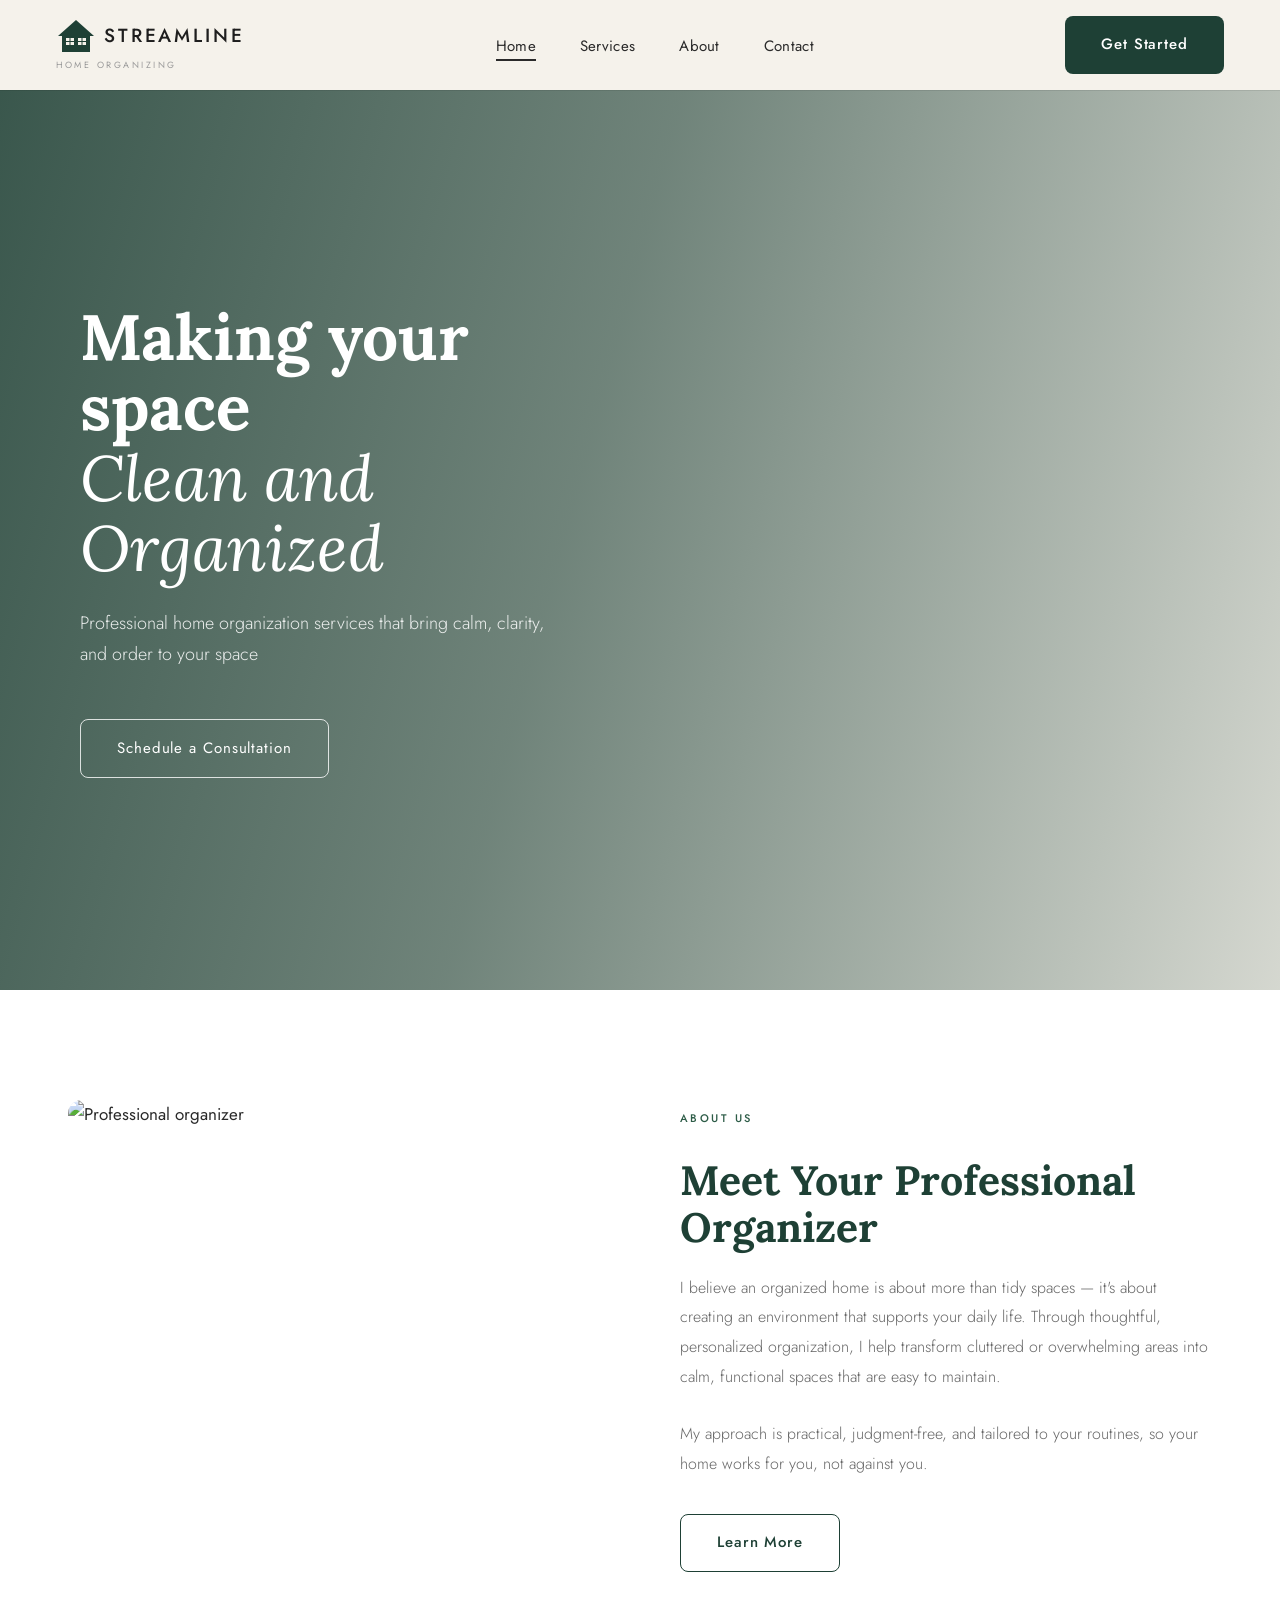
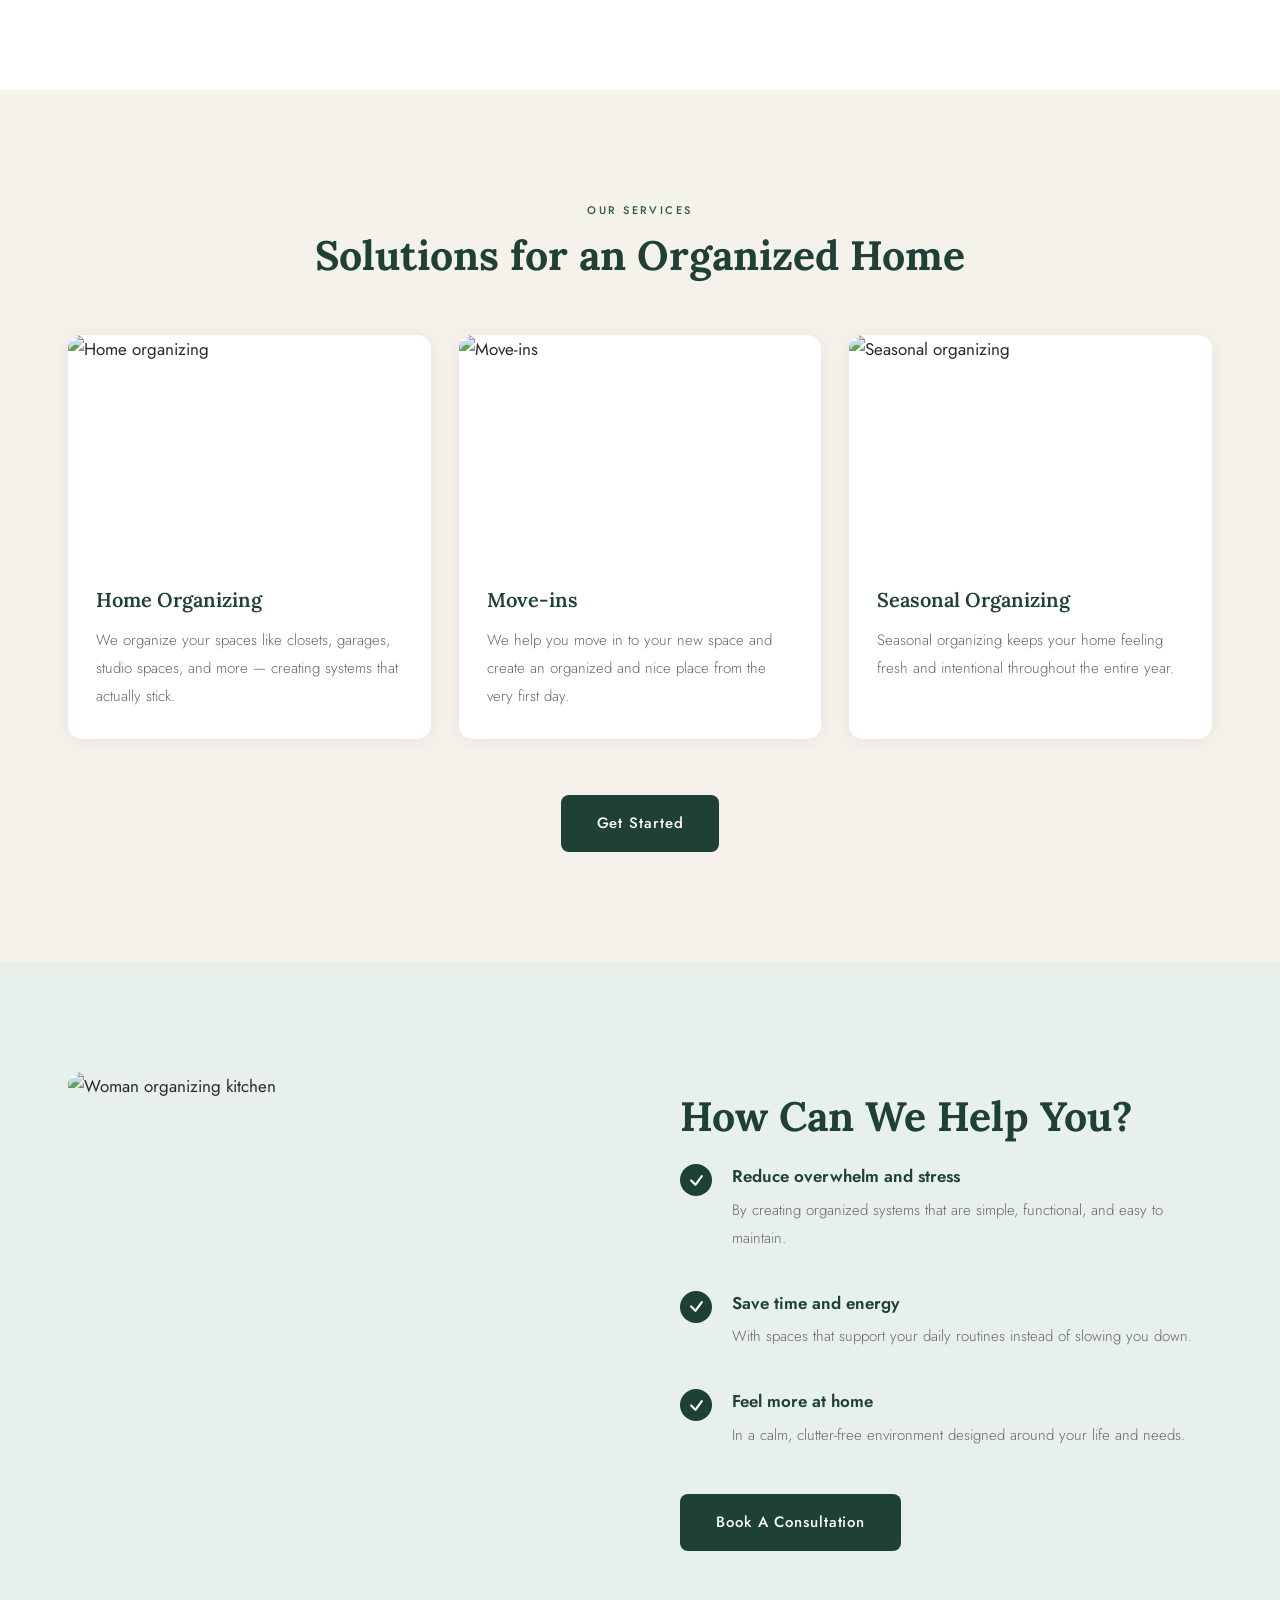
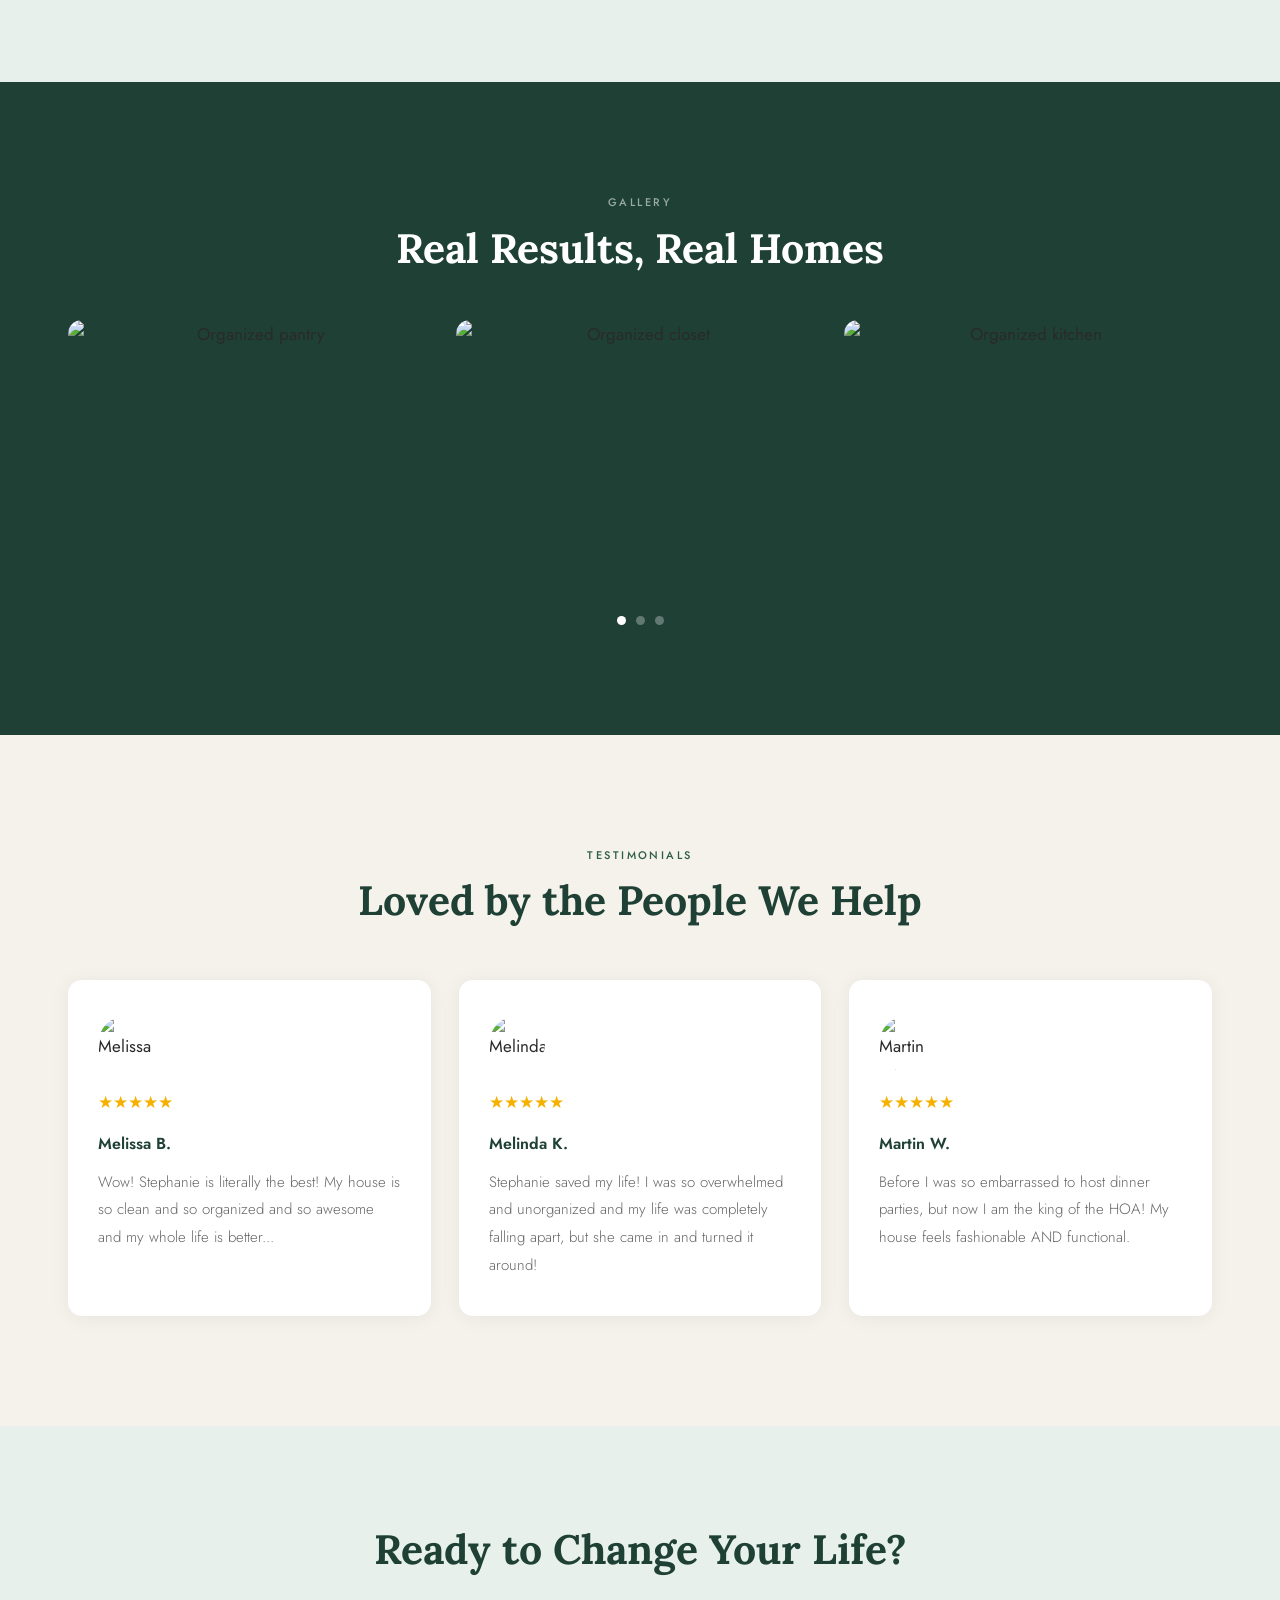
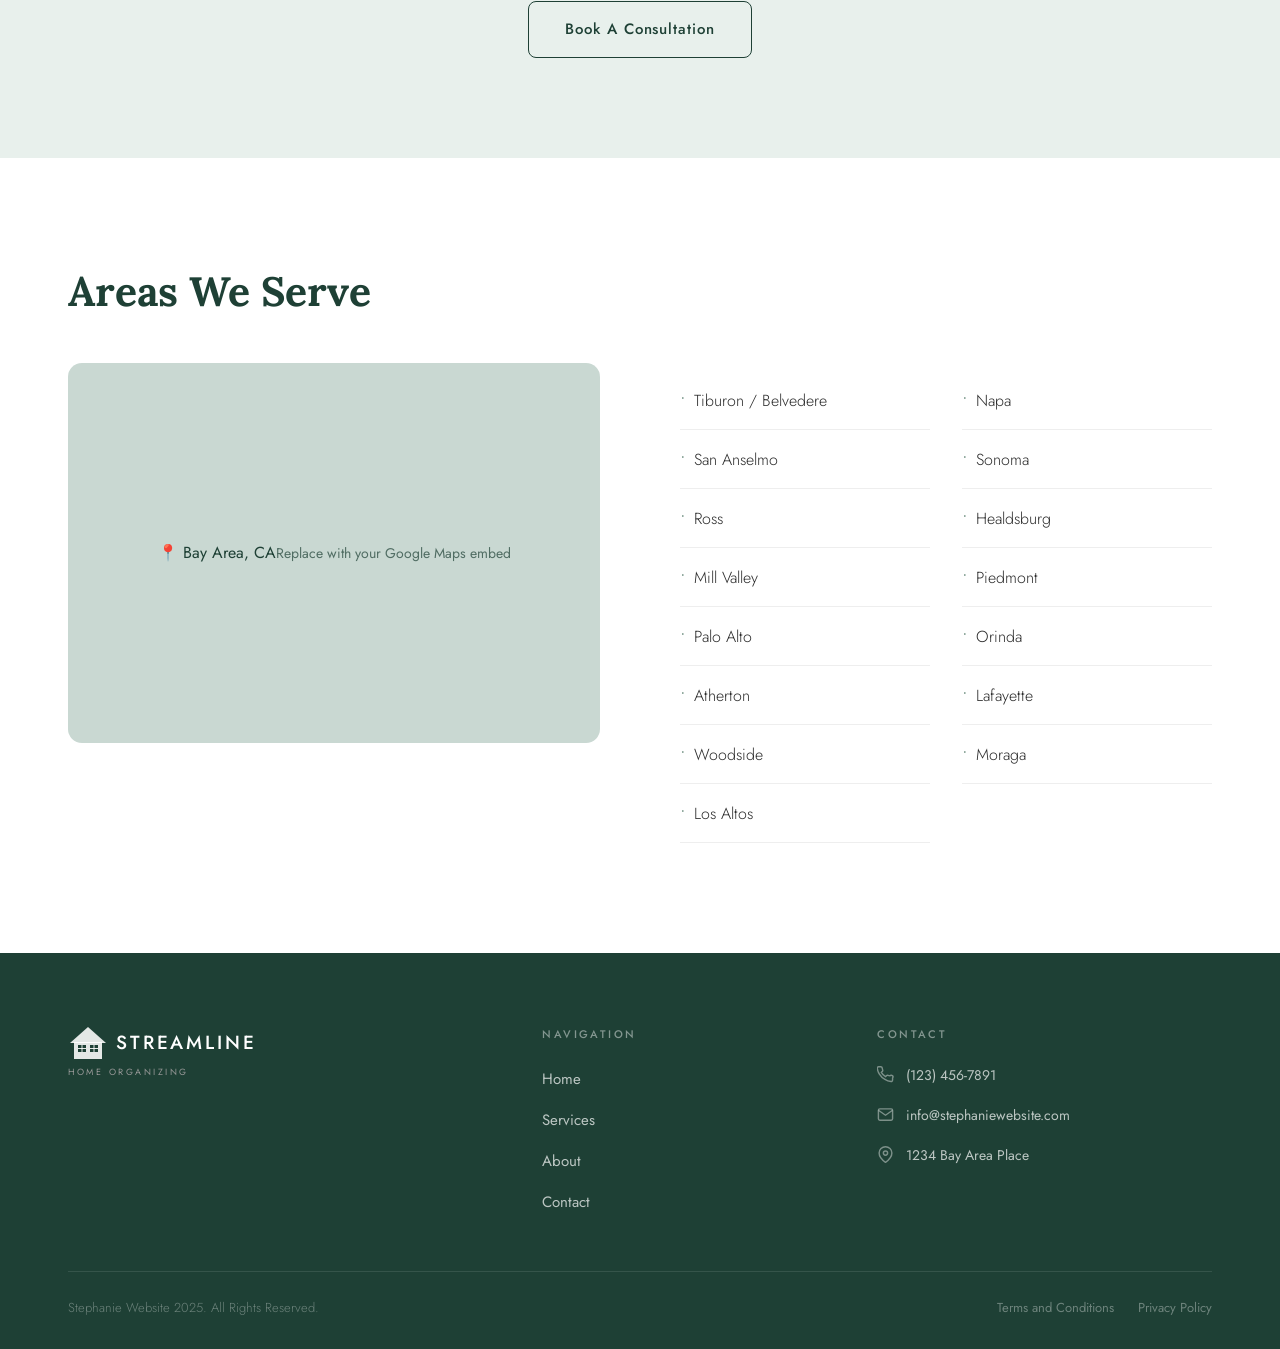
==== index.html @ 39d23314 "Initial commit" ====
<!DOCTYPE html>
<html lang="en">
<head>
  <meta charset="UTF-8">
  <meta name="viewport" content="width=device-width, initial-scale=1.0">
  <title>Streamline Home Organizing</title>
  <link rel="stylesheet" href="styles.css">
</head>
<body>

  <!-- Nav injected here by components.js -->
  <div id="nav-placeholder"></div>


  <!-- ===================== HERO ===================== -->
  <section class="hero">
    <div class="hero-bg"></div>
    <div class="hero-content">
      <h1>Making your space<br><em>Clean and Organized</em></h1>
      <p>Professional home organization services that bring calm, clarity, and order to your space</p>
      <a href="contact.html" class="btn-outline-white">Schedule a Consultation</a>
    </div>
  </section>


  <!-- ===================== ABOUT ===================== -->
  <section class="about" id="about">
    <div class="container">
      <div class="about-grid">
        <div class="about-image">
          <img src="https://images.unsplash.com/photo-1573497019940-1c28c88b4f3e?w=800&q=80&auto=format&fit=crop" alt="Professional organizer">
        </div>
        <div class="about-text">
          <p class="eyebrow">About Us</p>
          <h2 class="section-title">Meet Your Professional Organizer</h2>
          <p>I believe an organized home is about more than tidy spaces — it's about creating an environment that supports your daily life. Through thoughtful, personalized organization, I help transform cluttered or overwhelming areas into calm, functional spaces that are easy to maintain.</p>
          <p>My approach is practical, judgment-free, and tailored to your routines, so your home works for you, not against you.</p>
          <a href="about.html" class="btn-outline-green">Learn More</a>
        </div>
      </div>
    </div>
  </section>


  <!-- ===================== SERVICES ===================== -->
  <section class="services" id="services">
    <div class="container">
      <div class="services-header">
        <p class="eyebrow">Our Services</p>
        <h2 class="section-title">Solutions for an Organized Home</h2>
      </div>
      <div class="services-grid">
        <div class="service-card">
          <div class="service-card-img">
            <img src="https://images.unsplash.com/photo-1556909114-f6e7ad7d3136?w=600&q=80&auto=format&fit=crop" alt="Home organizing">
          </div>
          <div class="service-card-body">
            <h3>Home Organizing</h3>
            <p>We organize your spaces like closets, garages, studio spaces, and more — creating systems that actually stick.</p>
          </div>
        </div>
        <div class="service-card">
          <div class="service-card-img">
            <img src="https://images.unsplash.com/photo-1600585154526-990dced4db0d?w=600&q=80&auto=format&fit=crop" alt="Move-ins">
          </div>
          <div class="service-card-body">
            <h3>Move-ins</h3>
            <p>We help you move in to your new space and create an organized and nice place from the very first day.</p>
          </div>
        </div>
        <div class="service-card">
          <div class="service-card-img">
            <img src="https://images.unsplash.com/photo-1558997519-83ea9252edf8?w=600&q=80&auto=format&fit=crop" alt="Seasonal organizing">
          </div>
          <div class="service-card-body">
            <h3>Seasonal Organizing</h3>
            <p>Seasonal organizing keeps your home feeling fresh and intentional throughout the entire year.</p>
          </div>
        </div>
      </div>
      <a href="contact.html" class="btn-green">Get Started</a>
    </div>
  </section>


  <!-- ===================== HOW WE HELP ===================== -->
  <section class="help">
    <div class="container">
      <div class="help-grid">
        <div class="help-image">
          <img src="https://images.unsplash.com/photo-1581578731548-c64695cc6952?w=800&q=80&auto=format&fit=crop" alt="Woman organizing kitchen">
        </div>
        <div class="help-text">
          <h2 class="section-title">How Can We Help You?</h2>
          <div class="help-list">
            <div class="help-item">
              <div class="help-check">
                <svg viewBox="0 0 14 14" fill="none"><polyline points="2,7 6,11 12,3" stroke="white" stroke-width="2" stroke-linecap="round" stroke-linejoin="round"/></svg>
              </div>
              <div>
                <h4>Reduce overwhelm and stress</h4>
                <p>By creating organized systems that are simple, functional, and easy to maintain.</p>
              </div>
            </div>
            <div class="help-item">
              <div class="help-check">
                <svg viewBox="0 0 14 14" fill="none"><polyline points="2,7 6,11 12,3" stroke="white" stroke-width="2" stroke-linecap="round" stroke-linejoin="round"/></svg>
              </div>
              <div>
                <h4>Save time and energy</h4>
                <p>With spaces that support your daily routines instead of slowing you down.</p>
              </div>
            </div>
            <div class="help-item">
              <div class="help-check">
                <svg viewBox="0 0 14 14" fill="none"><polyline points="2,7 6,11 12,3" stroke="white" stroke-width="2" stroke-linecap="round" stroke-linejoin="round"/></svg>
              </div>
              <div>
                <h4>Feel more at home</h4>
                <p>In a calm, clutter-free environment designed around your life and needs.</p>
              </div>
            </div>
          </div>
          <div class="help-cta">
            <a href="contact.html" class="btn-green">Book A Consultation</a>
          </div>
        </div>
      </div>
    </div>
  </section>


  <!-- ===================== GALLERY ===================== -->
  <section class="gallery">
    <div class="container">
      <p class="eyebrow">Gallery</p>
      <h2 class="section-title">Real Results, Real Homes</h2>
      <div class="gallery-grid">
        <div class="gallery-item">
          <img src="https://images.unsplash.com/photo-1495433324511-bf8e92934d90?w=600&q=80&auto=format&fit=crop" alt="Organized pantry">
        </div>
        <div class="gallery-item">
          <img src="https://images.unsplash.com/photo-1558997519-83ea9252edf8?w=600&q=80&auto=format&fit=crop" alt="Organized closet">
        </div>
        <div class="gallery-item">
          <img src="https://images.unsplash.com/photo-1556909114-f6e7ad7d3136?w=600&q=80&auto=format&fit=crop" alt="Organized kitchen">
        </div>
      </div>
      <div class="gallery-dots">
        <div class="dot active"></div>
        <div class="dot"></div>
        <div class="dot"></div>
      </div>
    </div>
  </section>


  <!-- ===================== TESTIMONIALS ===================== -->
  <section class="testimonials">
    <div class="container">
      <div class="testimonials-header">
        <p class="eyebrow">Testimonials</p>
        <h2 class="section-title">Loved by the People We Help</h2>
      </div>
      <div class="testimonials-grid">
        <div class="testimonial-card">
          <div class="reviewer-photo">
            <img src="https://images.unsplash.com/photo-1531746020798-e6953c6e8e04?w=100&q=80&auto=format&fit=crop" alt="Melissa B.">
          </div>
          <div class="stars">★★★★★</div>
          <p class="name">Melissa B.</p>
          <p>Wow! Stephanie is literally the best! My house is so clean and so organized and so awesome and my whole life is better...</p>
        </div>
        <div class="testimonial-card">
          <div class="reviewer-photo">
            <img src="https://images.unsplash.com/photo-1580489944761-15a19d654956?w=100&q=80&auto=format&fit=crop" alt="Melinda K.">
          </div>
          <div class="stars">★★★★★</div>
          <p class="name">Melinda K.</p>
          <p>Stephanie saved my life! I was so overwhelmed and unorganized and my life was completely falling apart, but she came in and turned it around!</p>
        </div>
        <div class="testimonial-card">
          <div class="reviewer-photo">
            <img src="https://images.unsplash.com/photo-1507003211169-0a1dd7228f2d?w=100&q=80&auto=format&fit=crop" alt="Martin W.">
          </div>
          <div class="stars">★★★★★</div>
          <p class="name">Martin W.</p>
          <p>Before I was so embarrassed to host dinner parties, but now I am the king of the HOA! My house feels fashionable AND functional.</p>
        </div>
      </div>
    </div>
  </section>


  <!-- ===================== CTA ===================== -->
  <section class="cta-banner">
    <div class="container">
      <h2 class="section-title">Ready to Change Your Life?</h2>
      <a href="contact.html" class="btn-outline-green">Book A Consultation</a>
    </div>
  </section>


  <!-- ===================== AREAS ===================== -->
  <section class="areas">
    <div class="container">
      <h2 class="section-title" style="margin-bottom: 48px;">Areas We Serve</h2>
      <div class="areas-grid">
        <div class="areas-map">
          📍 Bay Area, CA<br>
          <small style="font-size:14px; opacity:0.7;">Replace with your Google Maps embed</small>
        </div>
        <ul class="areas-list">
          <li>Tiburon / Belvedere</li><li>Napa</li>
          <li>San Anselmo</li><li>Sonoma</li>
          <li>Ross</li><li>Healdsburg</li>
          <li>Mill Valley</li><li>Piedmont</li>
          <li>Palo Alto</li><li>Orinda</li>
          <li>Atherton</li><li>Lafayette</li>
          <li>Woodside</li><li>Moraga</li>
          <li>Los Altos</li>
        </ul>
      </div>
    </div>
  </section>


  <!-- Footer injected here by components.js -->
  <div id="foot-placeholder"></div>

  <script src="components.js"></script>
</body>
</html>
---- styles.css ----
/* ============================================================
   STREAMLINE HOME ORGANIZING — Shared Stylesheet
   Edit this one file to update styles across all pages
   ============================================================ */

/* ── Google Fonts ── */
@import url('https://fonts.googleapis.com/css2?family=Lora:ital,wght@0,400;0,600;0,700;1,400&family=Jost:wght@300;400;500&display=swap');


/* =====================
   RESET & VARIABLES
   ===================== */
*, *::before, *::after { box-sizing: border-box; margin: 0; padding: 0; }

:root {
  --dark-green:  #1e4035;
  --mid-green:   #2d5c47;
  --light-green: #e8f0ec;
  --cream:       #f5f2eb;
  --white:       #ffffff;
  --text:        #2a2a2a;
  --text-muted:  #666;

  /* Sizing tokens — change these to scale the whole site */
  --container-width: 1240px;
  --section-padding: 110px;
  --gap-lg: 80px;
  --gap-md: 48px;
  --gap-sm: 28px;
  --radius: 14px;
}

html { scroll-behavior: smooth; }

body {
  font-family: 'Jost', sans-serif;
  font-size: 17px;           /* Base size — was 16px */
  line-height: 1.7;
  background: var(--cream);
  color: var(--text);
}

img { display: block; width: 100%; height: 100%; object-fit: cover; }


/* =====================
   LAYOUT HELPERS
   ===================== */
.container {
  width: 100%;
  max-width: var(--container-width);
  margin: 0 auto;
  padding: 0 48px;
}

section { padding: var(--section-padding) 0; }

.text-center { text-align: center; }


/* =====================
   TYPOGRAPHY
   ===================== */
.eyebrow {
  font-size: 11px;
  letter-spacing: 0.22em;
  text-transform: uppercase;
  color: var(--mid-green);
  margin-bottom: 12px;
  font-weight: 500;
}

.eyebrow-muted { color: var(--text-muted); }

.section-title {
  font-family: 'Lora', serif;
  font-size: clamp(30px, 3.2vw, 46px);   /* Was clamp(26px, 3vw, 38px) */
  font-weight: 700;
  color: var(--dark-green);
  line-height: 1.15;
  margin-bottom: 22px;
}

.section-title.light { color: white; }

p {
  font-size: 1rem;           /* Inherits body 17px */
  font-weight: 300;
  color: var(--text-muted);
  line-height: 1.85;
}


/* =====================
   BUTTONS
   ===================== */
.btn-green {
  display: inline-block;
  background: var(--dark-green);
  color: white;
  font-family: 'Jost', sans-serif;
  font-size: 15px;
  font-weight: 500;
  letter-spacing: 0.06em;
  padding: 16px 36px;
  border-radius: 8px;
  text-decoration: none;
  border: none;
  cursor: pointer;
  transition: background 0.2s, transform 0.15s;
}
.btn-green:hover { background: var(--mid-green); transform: translateY(-1px); }

.btn-outline-green {
  display: inline-block;
  border: 1.5px solid var(--dark-green);
  color: var(--dark-green);
  font-family: 'Jost', sans-serif;
  font-size: 15px;
  font-weight: 500;
  letter-spacing: 0.06em;
  padding: 15px 36px;
  border-radius: 8px;
  text-decoration: none;
  transition: background 0.2s, color 0.2s;
}
.btn-outline-green:hover { background: var(--dark-green); color: white; }

.btn-outline-white {
  display: inline-block;
  border: 1.5px solid rgba(255,255,255,0.8);
  color: white;
  font-family: 'Jost', sans-serif;
  font-size: 15px;
  font-weight: 400;
  letter-spacing: 0.06em;
  padding: 16px 36px;
  border-radius: 8px;
  text-decoration: none;
  background: transparent;
  transition: background 0.2s;
}
.btn-outline-white:hover { background: rgba(255,255,255,0.15); }


/* =====================
   NAV
   ===================== */
nav {
  position: fixed;
  top: 0; left: 0; right: 0;
  z-index: 200;
  display: flex;
  align-items: center;
  justify-content: space-between;
  padding: 0 56px;
  height: 90px;
  background: var(--cream);
  box-shadow: 0 1px 0 rgba(0,0,0,0.08);
}

.logo { display: flex; flex-direction: column; gap: 3px; text-decoration: none; }
.logo-mark { display: flex; align-items: center; gap: 8px; }
.logo-icon { width: 40px; height: 36px; flex-shrink: 0; }
.logo-wordmark {
  font-family: 'Jost', sans-serif;
  font-weight: 500;
  font-size: 19px;
  letter-spacing: 0.15em;
  color: #1e1e1e;
  text-transform: uppercase;
}
.logo-sub { font-size: 9px; letter-spacing: 0.28em; color: #999; text-transform: uppercase; }

.nav-links { display: flex; align-items: center; gap: 44px; list-style: none; }
.nav-links a {
  text-decoration: none;
  font-size: 15px;
  font-weight: 400;
  color: var(--text);
  position: relative;
  padding-bottom: 2px;
  letter-spacing: 0.02em;
}
.nav-links a.active::after {
  content: '';
  position: absolute;
  bottom: -2px; left: 0; right: 0;
  height: 1.5px;
  background: var(--text);
}
.nav-links a:hover { color: var(--dark-green); }

/* Hamburger */
.hamburger {
  display: none;
  flex-direction: column;
  gap: 6px;
  width: 40px; height: 40px;
  background: none; border: none;
  cursor: pointer; padding: 4px; z-index: 300;
}
.hamburger span {
  display: block; width: 100%; height: 2px;
  background: var(--dark-green); border-radius: 2px;
  transition: transform 0.3s, opacity 0.3s;
}
.hamburger.open span:nth-child(1) { transform: translateY(8px) rotate(45deg); }
.hamburger.open span:nth-child(2) { opacity: 0; }
.hamburger.open span:nth-child(3) { transform: translateY(-8px) rotate(-45deg); }

/* Mobile drawer */
.mobile-menu {
  display: none;
  position: fixed; inset: 0;
  background: var(--cream);
  z-index: 150;
  flex-direction: column;
  align-items: center;
  justify-content: center;
  opacity: 0; pointer-events: none;
  transition: opacity 0.3s;
}
.mobile-menu.open { opacity: 1; pointer-events: all; }
.mobile-nav-links { list-style: none; display: flex; flex-direction: column; align-items: center; gap: 6px; margin-bottom: 48px; }
.mobile-nav-links a {
  text-decoration: none;
  font-family: 'Lora', serif;
  font-size: 34px;
  color: var(--text);
  padding: 10px;
}
.mobile-nav-links a:hover,
.mobile-nav-links a.active { color: var(--dark-green); }


/* =====================
   PAGE HEADER BANNER
   ===================== */
.page-header {
  background: var(--dark-green);
  padding: 52px 0;
  text-align: center;
  margin-top: 90px;   /* matches nav height */
}
.page-header h1 {
  font-family: 'Lora', serif;
  font-size: clamp(32px, 4vw, 52px);
  font-weight: 700;
  color: white;
  letter-spacing: -0.01em;
}


/* =====================
   HERO
   ===================== */
.hero {
  position: relative;
  width: 100%;
  height: 100vh;
  min-height: 620px;
  display: flex;
  align-items: center;
  margin-top: 90px;
}

.hero-bg {
  position: absolute; inset: 0;
  background:
    linear-gradient(105deg, rgba(30,64,53,0.87) 0%, rgba(30,64,53,0.62) 45%, rgba(30,64,53,0.15) 100%),
    url('https://images.unsplash.com/photo-1558997519-83ea9252edf8?w=1800&q=80&auto=format&fit=crop') center/cover no-repeat;
}

.hero-content {
  position: relative;
  z-index: 2;
  max-width: 680px;
  padding: 0 80px;
}

.hero h1 {
  font-family: 'Lora', serif;
  font-size: clamp(42px, 5vw, 68px);   /* Was clamp(34px, 4.5vw, 56px) */
  font-weight: 700;
  color: white;
  line-height: 1.1;
  margin-bottom: 24px;
}
.hero h1 em { font-style: italic; font-weight: 400; }

.hero p {
  font-size: 18px;
  font-weight: 300;
  color: rgba(255,255,255,0.88);
  line-height: 1.75;
  margin-bottom: 48px;
  max-width: 480px;
}


/* =====================
   ABOUT (homepage section)
   ===================== */
.about { background: white; }

.about-grid {
  display: grid;
  grid-template-columns: 1fr 1fr;
  gap: var(--gap-lg);
  align-items: center;
}

.about-image {
  border-radius: var(--radius);
  overflow: hidden;
  height: 480px;
}

.about-text p { margin-bottom: 28px; }
.about-text p:last-of-type { margin-bottom: 36px; }


/* =====================
   SERVICE CARDS
   ===================== */
.services { background: var(--cream); text-align: center; }
.services-header { margin-bottom: 56px; }

.services-grid {
  display: grid;
  grid-template-columns: repeat(3, 1fr);
  gap: 28px;
  margin-bottom: 56px;
}

.service-card {
  background: white;
  border-radius: var(--radius);
  overflow: hidden;
  text-align: left;
  box-shadow: 0 2px 20px rgba(0,0,0,0.06);
}

.service-card-img { height: 220px; }

.service-card-body { padding: 28px; }

.service-card h3 {
  font-family: 'Lora', serif;
  font-size: 20px;
  font-weight: 600;
  color: var(--dark-green);
  margin-bottom: 10px;
}

.service-card p { font-size: 15px; }


/* =====================
   HOW WE HELP
   ===================== */
.help { background: var(--light-green); }

.help-grid {
  display: grid;
  grid-template-columns: 1fr 1fr;
  gap: var(--gap-lg);
  align-items: center;
}

.help-image {
  border-radius: var(--radius);
  overflow: hidden;
  height: 500px;
}

.help-list { display: flex; flex-direction: column; gap: 36px; }

.help-item { display: flex; align-items: flex-start; gap: 20px; }

.help-check {
  width: 32px; height: 32px;
  background: var(--dark-green);
  border-radius: 50%;
  display: flex; align-items: center; justify-content: center;
  flex-shrink: 0;
  margin-top: 2px;
}
.help-check svg { width: 15px; height: 15px; }

.help-item h4 {
  font-size: 17px;
  font-weight: 600;
  color: var(--dark-green);
  margin-bottom: 6px;
}
.help-item p { font-size: 15px; }
.help-cta { margin-top: 44px; }


/* =====================
   GALLERY
   ===================== */
.gallery { background: var(--dark-green); text-align: center; }
.gallery .eyebrow { color: rgba(255,255,255,0.55); }
.gallery .section-title { color: white; margin-bottom: 48px; }

.gallery-grid {
  display: grid;
  grid-template-columns: repeat(3, 1fr);
  gap: 20px;
  margin-bottom: 36px;
}

.gallery-item {
  border-radius: var(--radius);
  overflow: hidden;
  height: 260px;
}

.gallery-dots { display: flex; justify-content: center; gap: 10px; }
.dot { width: 9px; height: 9px; border-radius: 50%; background: rgba(255,255,255,0.3); }
.dot.active { background: white; }


/* =====================
   TESTIMONIALS
   ===================== */
.testimonials { background: var(--cream); text-align: center; }
.testimonials-header { margin-bottom: 56px; }

.testimonials-grid {
  display: grid;
  grid-template-columns: repeat(3, 1fr);
  gap: 28px;
}

.testimonial-card {
  background: white;
  border-radius: var(--radius);
  padding: 36px 30px;
  text-align: left;
  box-shadow: 0 2px 20px rgba(0,0,0,0.06);
}

.reviewer-photo {
  width: 56px; height: 56px;
  border-radius: 50%;
  overflow: hidden;
  margin-bottom: 16px;
}

.stars { color: #f6b000; font-size: 17px; margin-bottom: 12px; }
.testimonial-card .name {
  font-weight: 600;
  font-size: 16px;
  color: var(--dark-green);
  margin-bottom: 10px;
}
.testimonial-card p { font-size: 15px; }


/* =====================
   CTA BANNER
   ===================== */
.cta-banner {
  background: var(--light-green);
  text-align: center;
  padding: 100px 32px;
}
.cta-banner .section-title { margin-bottom: 28px; }

/* Dark photo variant (about page) */
.cta-banner-dark {
  position: relative;
  text-align: center;
  padding: 120px 32px;
  overflow: hidden;
}
.cta-banner-dark-bg {
  position: absolute; inset: 0;
  background:
    linear-gradient(rgba(30,64,53,0.82), rgba(30,64,53,0.82)),
    url('https://images.unsplash.com/photo-1558997519-83ea9252edf8?w=1600&q=80&auto=format&fit=crop') center/cover no-repeat;
}
.cta-banner-dark-content { position: relative; z-index: 2; }
.cta-banner-dark h2 {
  font-family: 'Lora', serif;
  font-size: clamp(32px, 4vw, 50px);
  font-weight: 700;
  color: white;
  margin-bottom: 32px;
}


/* =====================
   AREAS WE SERVE
   ===================== */
.areas { background: white; }

.areas-grid {
  display: grid;
  grid-template-columns: 1fr 1fr;
  gap: var(--gap-lg);
  align-items: start;
}

.areas-map {
  border-radius: var(--radius);
  overflow: hidden;
  height: 380px;
  background: #c9d8d2;
  display: flex;
  align-items: center;
  justify-content: center;
  color: var(--dark-green);
  font-size: 16px;
  text-align: center;
  line-height: 1.8;
}

.areas-list {
  display: grid;
  grid-template-columns: 1fr 1fr;
  gap: 0 32px;
  list-style: none;
  margin-top: 8px;
}

.areas-list li {
  font-size: 16px;
  font-weight: 300;
  color: var(--text);
  padding: 12px 0;
  border-bottom: 1px solid #eee;
  display: flex;
  align-items: center;
  gap: 8px;
}
.areas-list li::before { content: '•'; color: var(--mid-green); font-size: 20px; }


/* =====================
   SERVICES PAGE — detail rows
   ===================== */
.service-detail { background: var(--cream); }
.service-detail:nth-child(even) { background: white; }

.service-row {
  display: grid;
  grid-template-columns: 1fr 1fr;
  gap: var(--gap-lg);
  align-items: center;
}
.service-row.flip { direction: rtl; }
.service-row.flip > * { direction: ltr; }

.service-row-image {
  border-radius: var(--radius);
  overflow: hidden;
  height: 400px;
}

.service-row-text h2 {
  font-family: 'Lora', serif;
  font-size: clamp(28px, 2.8vw, 40px);
  font-weight: 700;
  color: var(--dark-green);
  margin-bottom: 20px;
}
.service-row-text p { font-size: 16px; }

.service-cta-row {
  background: var(--light-green);
  padding: 48px 0;
  text-align: center;
}


/* =====================
   PROCESS SECTION
   ===================== */
.process { background: white; }
.process-header { text-align: center; margin-bottom: 64px; }

.process-layout {
  display: grid;
  grid-template-columns: 1fr 1fr;
  gap: 56px;
  align-items: center;
}

.process-steps {
  display: grid;
  grid-template-columns: 1fr 1fr;
  gap: 28px;
}

.process-step {
  background: var(--cream);
  border-radius: var(--radius);
  padding: 28px 24px;
}

.step-icon {
  width: 44px; height: 44px;
  background: var(--light-green);
  border-radius: 10px;
  display: flex; align-items: center; justify-content: center;
  margin-bottom: 16px;
}
.step-icon svg { width: 22px; height: 22px; stroke: var(--dark-green); }

.process-step h4 { font-size: 12px; letter-spacing: 0.06em; color: var(--mid-green); margin-bottom: 4px; font-weight: 500; }
.process-step h3 { font-family: 'Lora', serif; font-size: 18px; font-weight: 700; color: var(--dark-green); margin-bottom: 10px; }
.process-step p { font-size: 14px; }

.process-image {
  border-radius: var(--radius);
  overflow: hidden;
  height: 420px;
  display: flex; flex-direction: column;
}
.process-image-top { flex: 1; overflow: hidden; }
.process-image-cta {
  background: var(--dark-green);
  padding: 24px 28px;
  display: flex;
  align-items: center;
  justify-content: space-between;
  gap: 16px;
}
.process-image-cta p { color: white; font-size: 15px; font-weight: 400; }


/* =====================
   BEFORE & AFTER
   ===================== */
.before-after { background: var(--dark-green); text-align: center; }
.before-after .eyebrow { color: rgba(255,255,255,0.55); }
.before-after .section-title { color: white; margin-bottom: 48px; }

.ba-wrapper { position: relative; display: flex; align-items: center; justify-content: center; }

.ba-slider {
  position: relative;
  border-radius: var(--radius);
  overflow: hidden;
  height: 400px;
  max-width: 760px;
  width: 100%;
  margin: 0 auto 32px;
}

.ba-slide { display: none; height: 100%; }
.ba-slide.active { display: block; }

.ba-arrow {
  position: absolute;
  top: 50%; transform: translateY(-50%);
  background: rgba(255,255,255,0.15);
  border: 1.5px solid rgba(255,255,255,0.4);
  color: white;
  width: 48px; height: 48px;
  border-radius: 50%;
  font-size: 22px;
  cursor: pointer;
  display: flex; align-items: center; justify-content: center;
  transition: background 0.2s;
  z-index: 2;
}
.ba-arrow:hover { background: rgba(255,255,255,0.3); }
.ba-arrow.left { left: -68px; }
.ba-arrow.right { right: -68px; }

.ba-dots { display: flex; justify-content: center; gap: 10px; }
.ba-dot { width: 9px; height: 9px; border-radius: 50%; background: rgba(255,255,255,0.3); cursor: pointer; border: none; }
.ba-dot.active { background: white; }


/* =====================
   WHAT'S INCLUDED
   ===================== */
.included { background: var(--cream); text-align: center; }
.included-header { margin-bottom: 56px; }

.included-grid {
  display: grid;
  grid-template-columns: 1fr 1fr;
  gap: 18px 56px;
  max-width: 820px;
  margin: 0 auto 48px;
  text-align: left;
}

.included-item {
  display: flex;
  align-items: center;
  gap: 14px;
  font-size: 16px;
  font-weight: 400;
  color: var(--text);
}

.included-check {
  width: 24px; height: 24px;
  border-radius: 50%;
  background: var(--dark-green);
  display: flex; align-items: center; justify-content: center;
  flex-shrink: 0;
}
.included-check svg { width: 12px; height: 12px; }


/* =====================
   ABOUT PAGE — bio
   ===================== */
.about-bio { background: white; }

.about-bio-grid {
  display: grid;
  grid-template-columns: 1fr 1.5fr;
  gap: var(--gap-lg);
  align-items: start;
}

.about-photo {
  border-radius: var(--radius);
  overflow: hidden;
  height: 520px;
}

.about-bio-text h2 {
  font-family: 'Lora', serif;
  font-size: clamp(30px, 3.2vw, 44px);
  font-weight: 700;
  color: var(--dark-green);
  margin-bottom: 28px;
}
.about-bio-text p { margin-bottom: 22px; }
.about-bio-text p:last-child { margin-bottom: 0; }


/* =====================
   CONTACT PAGE
   ===================== */
.contact-intro {
  background: var(--cream);
  padding: 72px 0 0;
  text-align: center;
}
.contact-intro p { max-width: 560px; margin: 0 auto; font-size: 17px; }

.contact-form-section { background: var(--light-green); padding: 64px 0 88px; }

.contact-grid {
  display: grid;
  grid-template-columns: 1fr 1fr;
  gap: 64px;
  align-items: start;
}

.form-group { display: flex; flex-direction: column; gap: 16px; }

.form-group input,
.form-group textarea {
  width: 100%;
  font-family: 'Jost', sans-serif;
  font-size: 15px;
  font-weight: 300;
  color: var(--text);
  background: white;
  border: 1.5px solid #d0d8d4;
  border-radius: 8px;
  padding: 16px 18px;
  outline: none;
  transition: border-color 0.2s;
}
.form-group input::placeholder,
.form-group textarea::placeholder { color: #bbb; }
.form-group input:focus,
.form-group textarea:focus { border-color: var(--mid-green); }
.form-group textarea { height: 150px; resize: vertical; }

.checkbox-label { font-size: 15px; font-weight: 400; color: var(--text); margin-bottom: 4px; }

.checkbox-grid {
  display: grid;
  grid-template-columns: repeat(3, 1fr);
  gap: 12px 8px;
}

.checkbox-item {
  display: flex; align-items: center; gap: 9px;
  font-size: 15px; font-weight: 300; color: var(--text); cursor: pointer;
}
.checkbox-item input[type="checkbox"] {
  width: 17px; height: 17px;
  accent-color: var(--dark-green);
  cursor: pointer; flex-shrink: 0;
  border: none; padding: 0; border-radius: 3px;
}

.contact-photo {
  border-radius: var(--radius);
  overflow: hidden;
  height: 580px;
}


/* =====================
   FOOTER
   ===================== */
footer {
  background: var(--dark-green);
  padding: 72px 0 28px;
}

.footer-grid {
  display: grid;
  grid-template-columns: 1.5fr 1fr 1.2fr;
  gap: 56px;
  margin-bottom: 56px;
}

.footer-links h4,
.footer-contact-col h4 {
  font-size: 11px;
  letter-spacing: 0.22em;
  text-transform: uppercase;
  color: rgba(255,255,255,0.45);
  margin-bottom: 20px;
  font-weight: 500;
}

.footer-links ul { list-style: none; display: flex; flex-direction: column; gap: 12px; }
.footer-links a { text-decoration: none; font-size: 15px; color: rgba(255,255,255,0.7); }
.footer-links a:hover { color: white; }

.contact-items { display: flex; flex-direction: column; gap: 16px; }

.contact-item {
  display: flex; align-items: flex-start; gap: 12px;
  font-size: 14px; color: rgba(255,255,255,0.7);
}
.contact-item svg { width: 17px; height: 17px; flex-shrink: 0; margin-top: 2px; opacity: 0.6; }

.footer-bottom {
  border-top: 1px solid rgba(255,255,255,0.1);
  padding-top: 24px;
  display: flex;
  justify-content: space-between;
  align-items: center;
  flex-wrap: wrap;
  gap: 12px;
}
.footer-bottom p,
.footer-bottom a { font-size: 13px; color: rgba(255,255,255,0.35); text-decoration: none; }
.footer-bottom a:hover { color: rgba(255,255,255,0.65); }
.footer-bottom-links { display: flex; gap: 24px; }


/* =====================
   RESPONSIVE
   ===================== */
@media (max-width: 1024px) {
  :root { --gap-lg: 56px; --section-padding: 88px; }
  .container { padding: 0 36px; }

  .about-grid,
  .help-grid,
  .areas-grid,
  .service-row,
  .process-layout,
  .about-bio-grid,
  .contact-grid { grid-template-columns: 1fr; gap: 44px; }

  .service-row.flip { direction: ltr; }
  .about-image, .help-image { height: 340px; }
  .about-photo { height: 380px; }
  .contact-photo { height: 380px; }
  .process-image { height: 280px; }

  .services-grid,
  .testimonials-grid { grid-template-columns: 1fr 1fr; }

  .gallery-grid { grid-template-columns: 1fr 1fr; }
  .gallery-grid .gallery-item:last-child { display: none; }

  .footer-grid { grid-template-columns: 1fr 1fr; gap: 40px; }

  .ba-arrow.left { left: 8px; }
  .ba-arrow.right { right: 8px; }
}

@media (max-width: 768px) {
  :root { --section-padding: 64px; }
  .container { padding: 0 24px; }

  nav { padding: 0 24px; height: 72px; }
  .page-header { margin-top: 72px; }
  .hero { margin-top: 72px; }

  .nav-links, nav > .btn-green { display: none; }
  .hamburger { display: flex; }
  .mobile-menu { display: flex; }

  .hero-content { padding: 0 32px; max-width: 100%; }

  .services-grid,
  .testimonials-grid { grid-template-columns: 1fr; }

  .gallery-grid { grid-template-columns: 1fr; }
  .gallery-grid .gallery-item:last-child { display: block; }

  .process-steps { grid-template-columns: 1fr; }
  .included-grid { grid-template-columns: 1fr; }
  .areas-list { grid-template-columns: 1fr; }
  .checkbox-grid { grid-template-columns: 1fr 1fr; }

  .footer-grid { grid-template-columns: 1fr; gap: 36px; }
  .footer-bottom { flex-direction: column; align-items: flex-start; }
}

@media (max-width: 480px) {
  .mobile-nav-links a { font-size: 28px; }
  .hero h1 { font-size: 36px; }
}
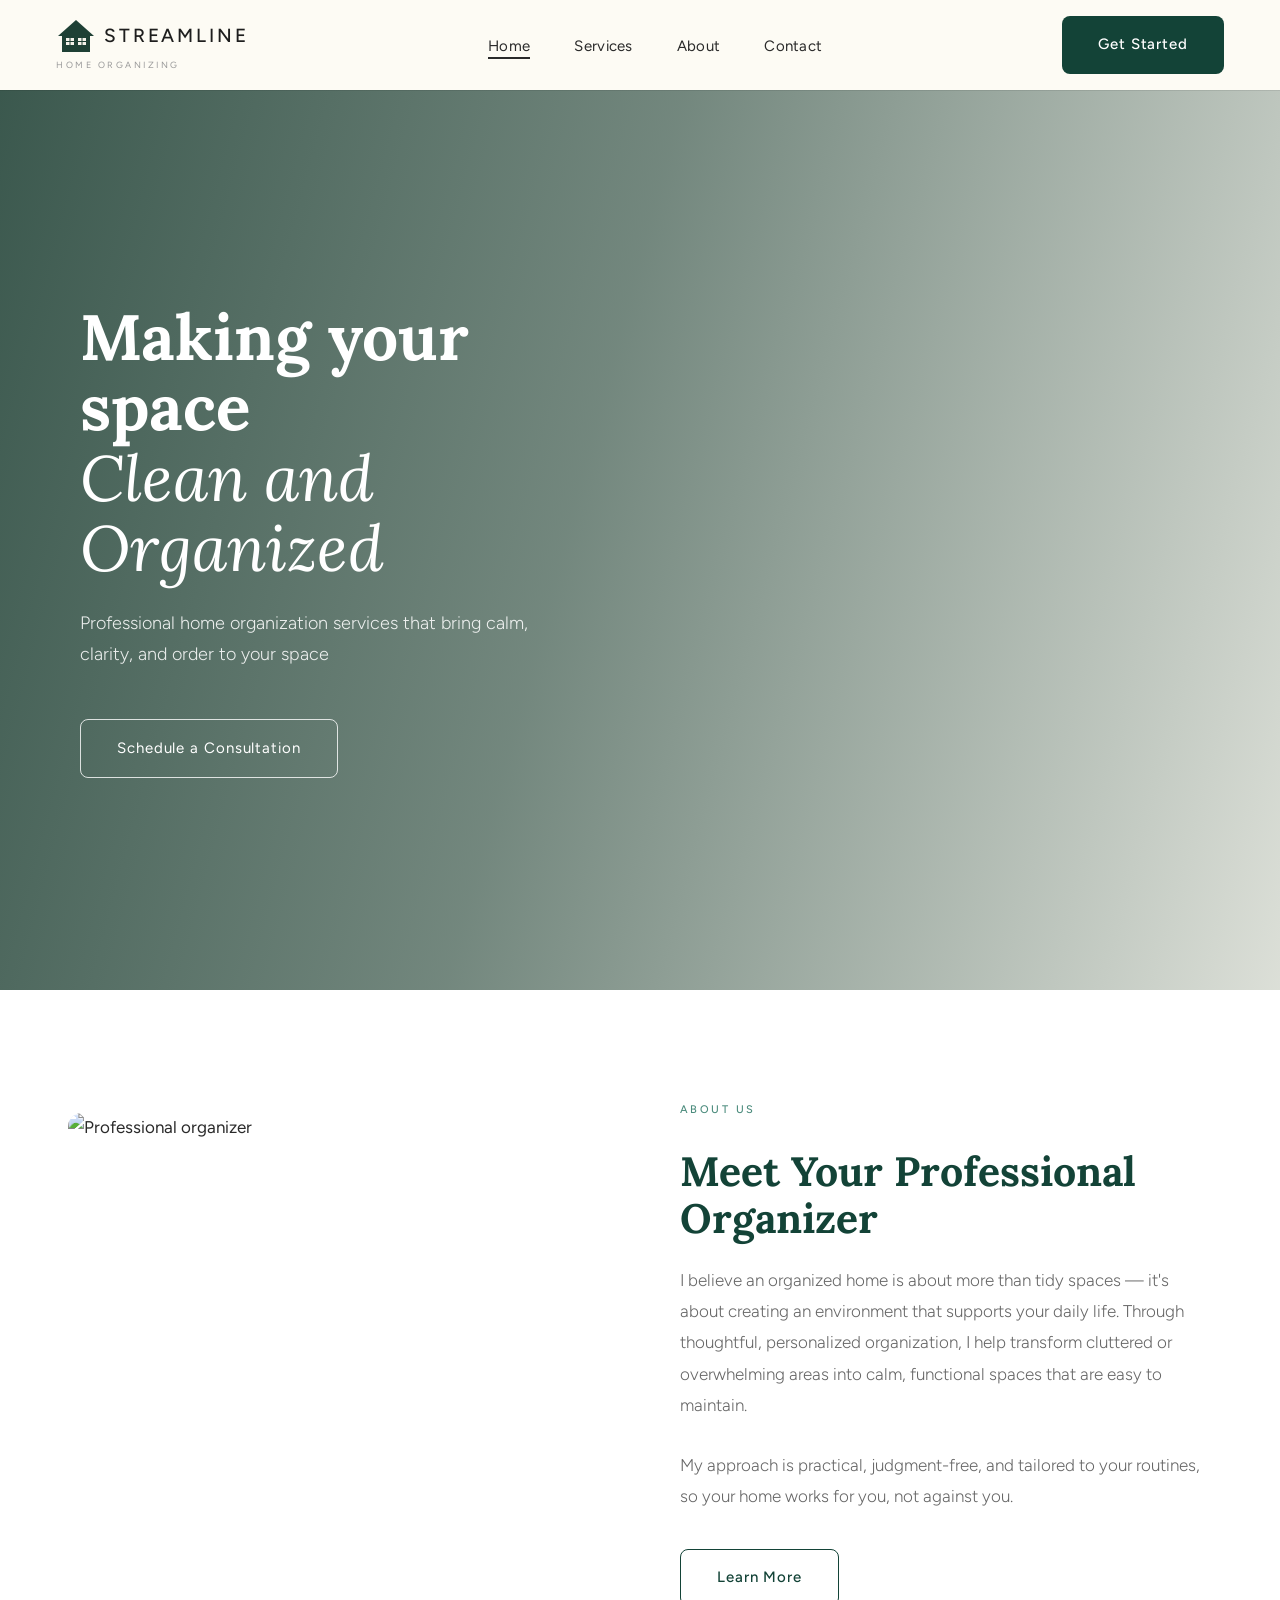
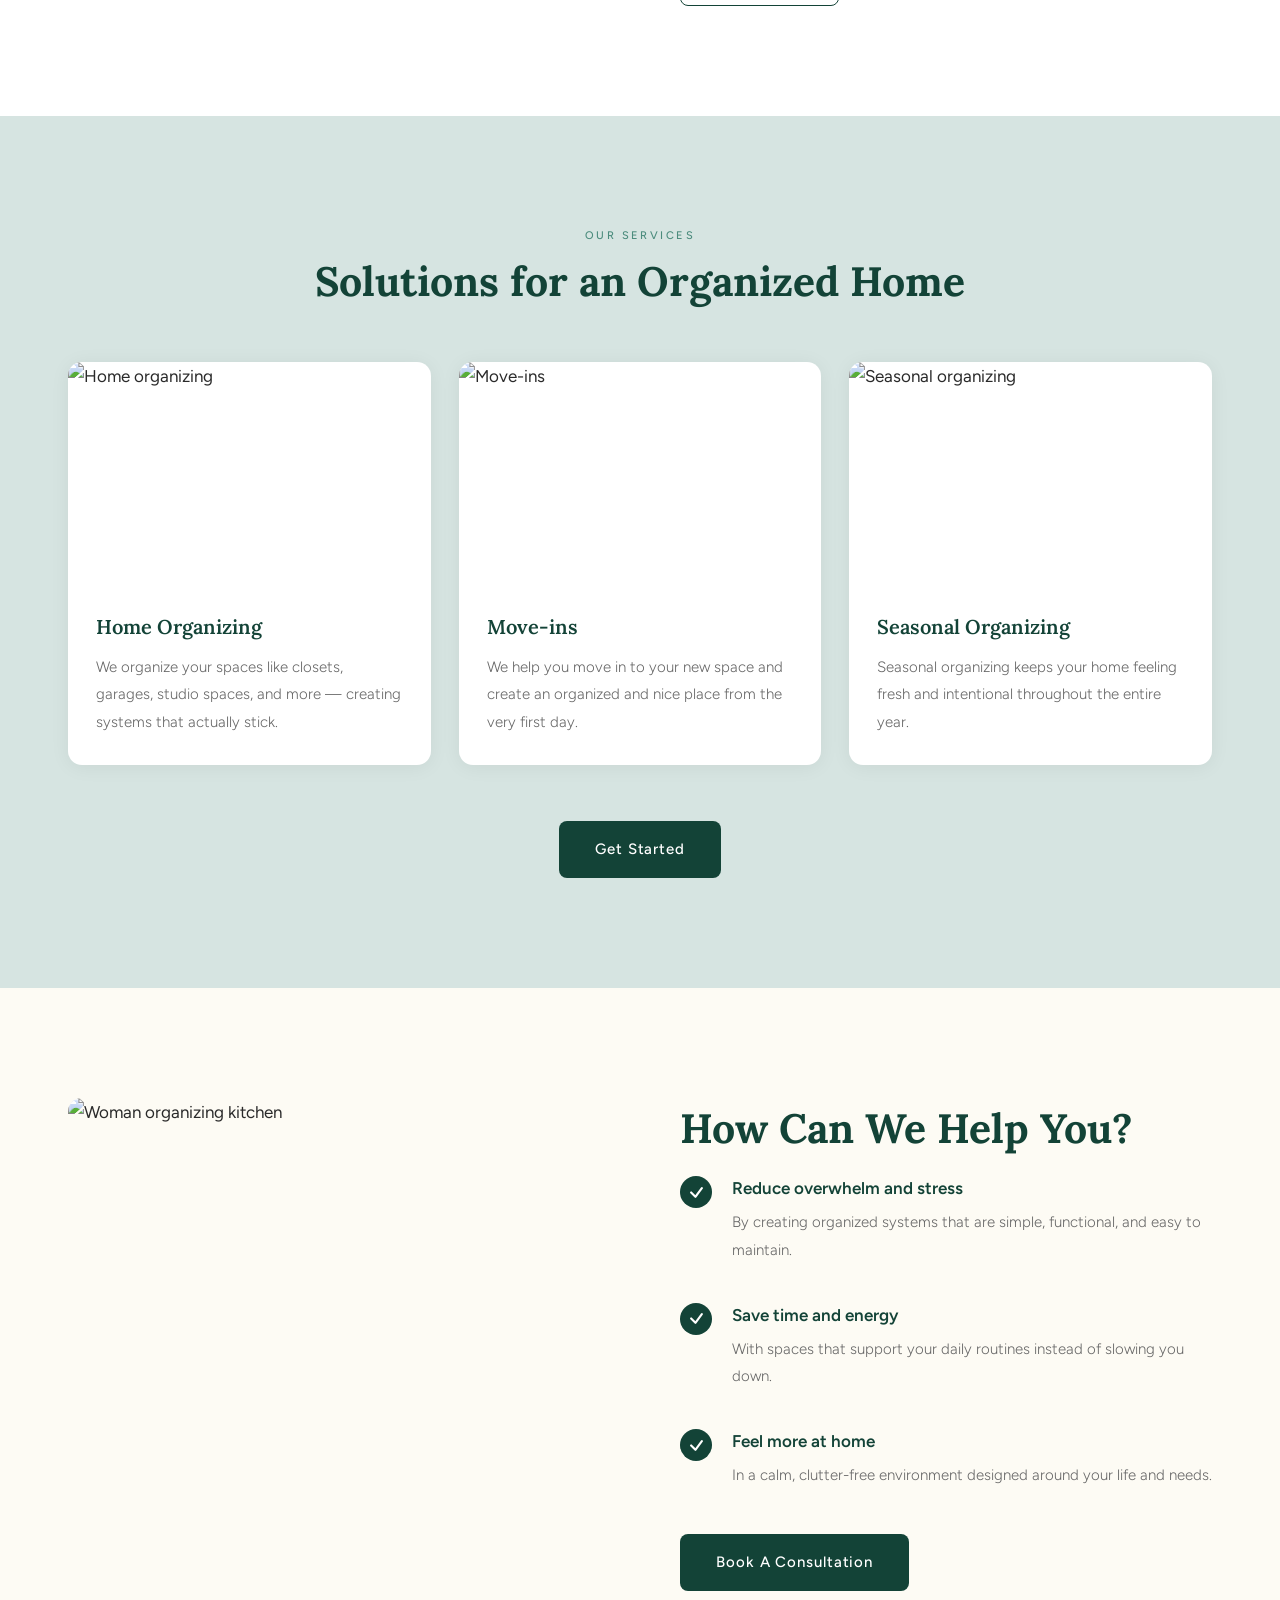
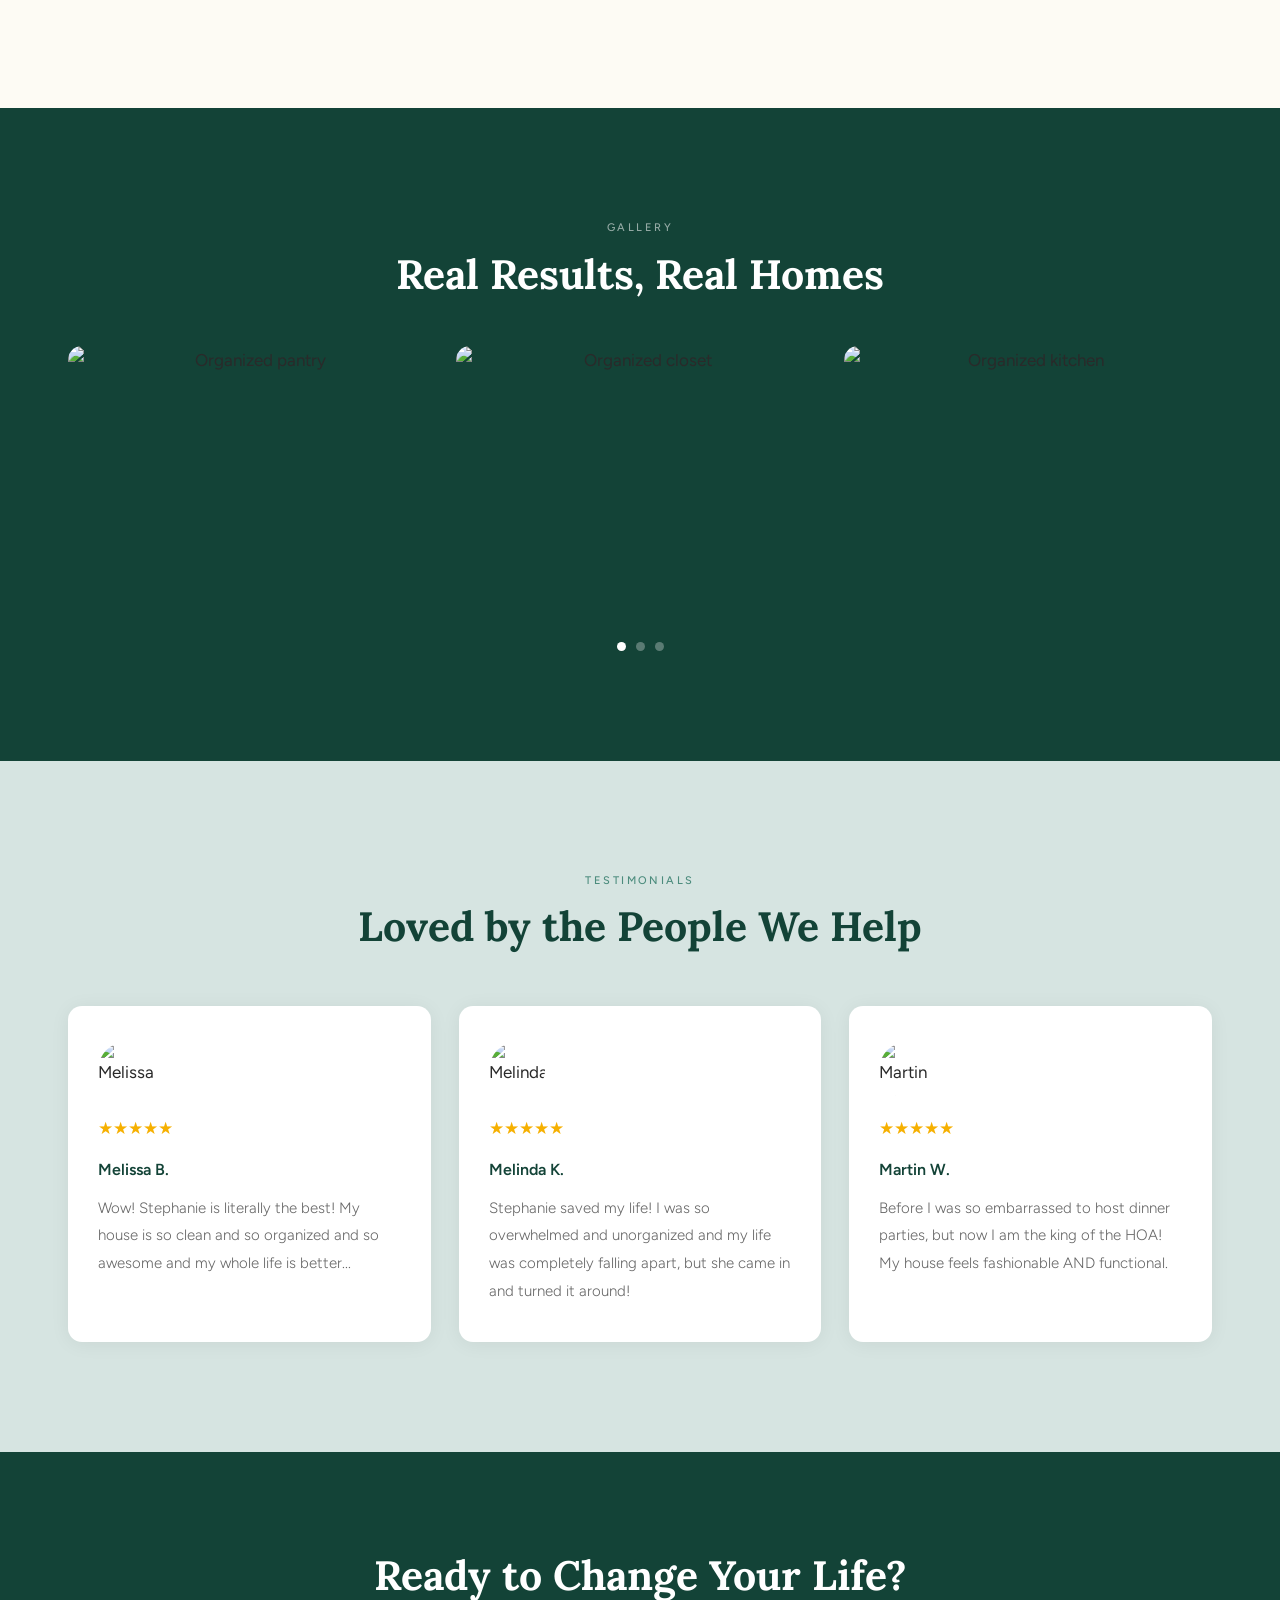
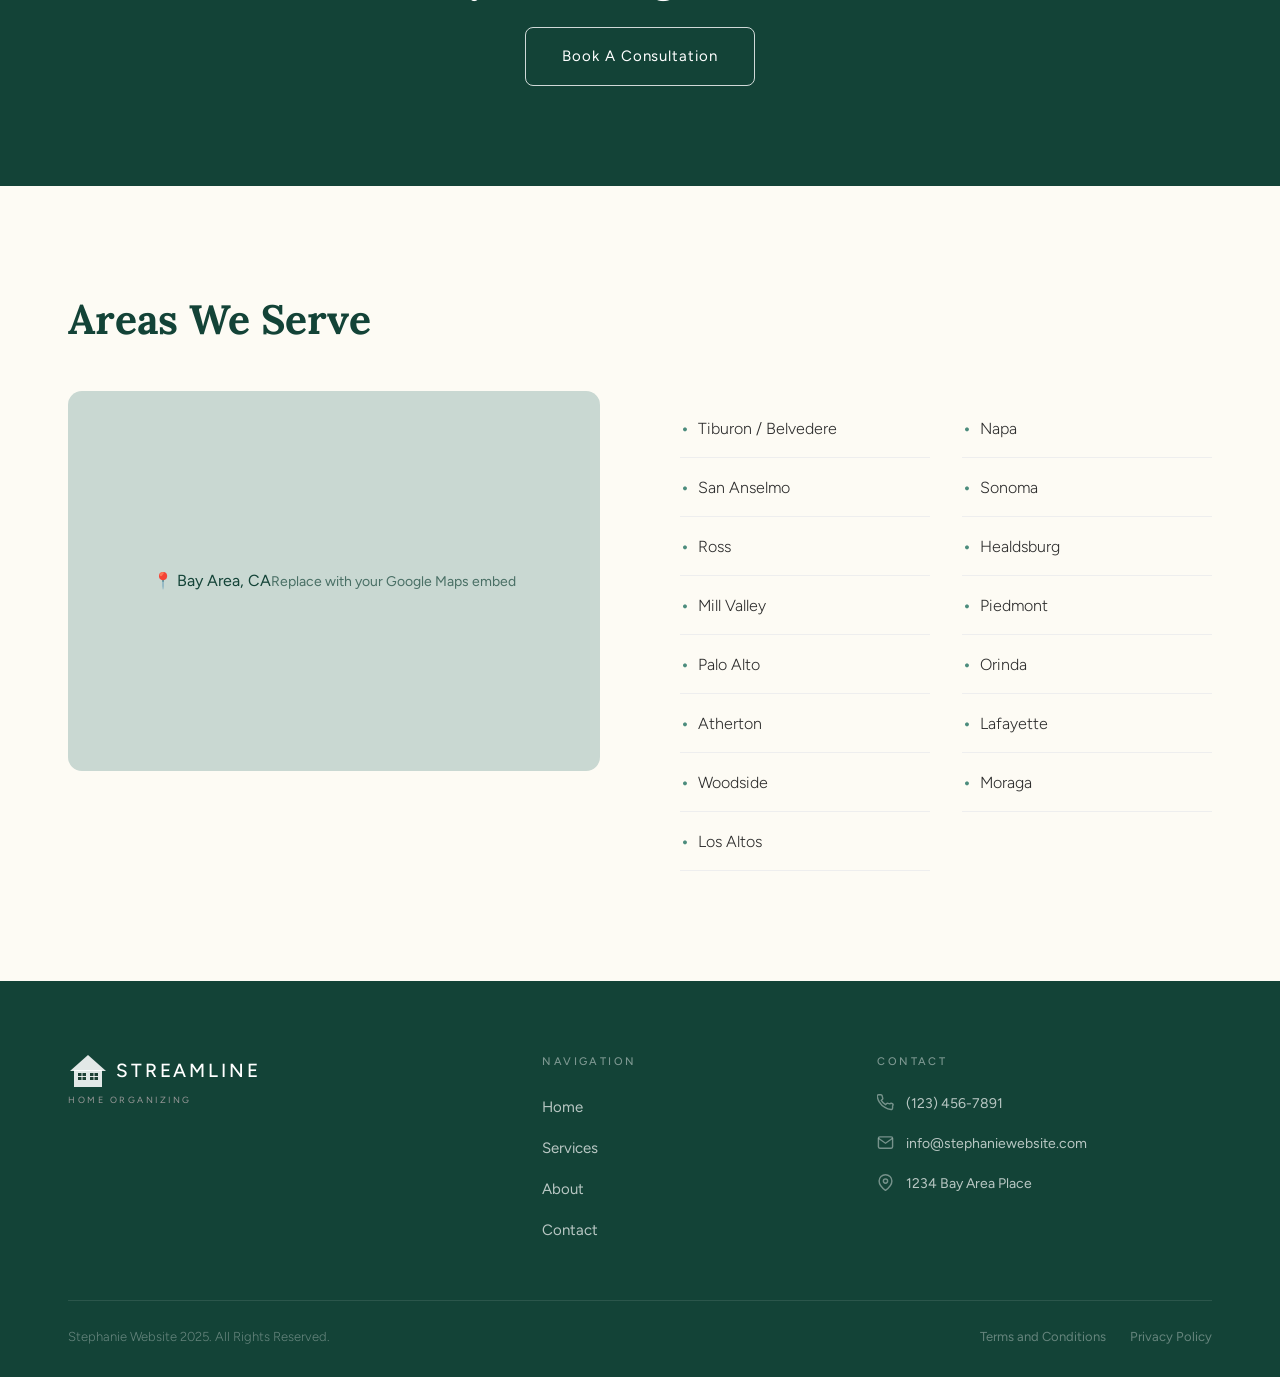
==== commit 72d1ef9a: "added --tags to have less hardcoded elements throughout files" ====
--- a/index.html
+++ b/index.html
@@ -195,8 +195,8 @@
   <!-- ===================== CTA ===================== -->
   <section class="cta-banner">
     <div class="container">
-      <h2 class="section-title">Ready to Change Your Life?</h2>
-      <a href="contact.html" class="btn-outline-green">Book A Consultation</a>
+      <h2 class="section-title light">Ready to Change Your Life?</h2>
+      <a href="contact.html" class="btn-outline-white">Book A Consultation</a>
     </div>
   </section>
 
--- a/styles.css
+++ b/styles.css
@@ -4,7 +4,7 @@
    ============================================================ */
 
 /* ── Google Fonts ── */
-@import url('https://fonts.googleapis.com/css2?family=Lora:ital,wght@0,400;0,600;0,700;1,400&family=Jost:wght@300;400;500&display=swap');
+@import url('https://fonts.googleapis.com/css2?family=Lora:ital,wght@0,400;0,600;0,700;1,400&family=Figtree:wght@300;400;500&display=swap');
 
 
 /* =====================
@@ -13,10 +13,10 @@
 *, *::before, *::after { box-sizing: border-box; margin: 0; padding: 0; }
 
 :root {
-  --dark-green:  #1e4035;
-  --mid-green:   #2d5c47;
-  --light-green: #e8f0ec;
-  --cream:       #f5f2eb;
+  --dark-green:  #134337;
+  --mid-green:   #4C8C7D;
+  --light-green: #D6E4E1;
+  --cream:       #FDFBF4;
   --white:       #ffffff;
   --text:        #2a2a2a;
   --text-muted:  #666;
@@ -28,13 +28,29 @@
   --gap-md: 48px;
   --gap-sm: 28px;
   --radius: 14px;
+
+  /* ── Type scale — adjust here to change font sizes site-wide ── */
+  --fs-xs:       11px;                      /* eyebrow labels, footer section headers */
+  --fs-footnote: 13px;                     /* footer bottom text */
+  --fs-sm:       14px;                     /* small supporting text */
+  --fs-ui:       15px;                     /* buttons, nav, form inputs, card body */
+  --fs-md:       16px;                     /* list items, secondary paragraphs */
+  --fs-body:     17px;                     /* main body paragraphs */
+  --fs-lg:       18px;                     /* hero paragraph, process subheadings */
+  --fs-xl:       20px;                     /* card headings */
+
+  /* Fluid heading scale */
+  --fs-h3:    clamp(28px, 2.8vw, 40px);   /* service row headings */
+  --fs-h2:    clamp(30px, 3.2vw, 46px);   /* section titles, bio headings */
+  --fs-h1-sm: clamp(32px, 4vw, 52px);     /* page header titles, CTA headings */
+  --fs-h1:    clamp(42px, 5vw, 68px);     /* hero headline */
 }
 
 html { scroll-behavior: smooth; }
 
 body {
-  font-family: 'Jost', sans-serif;
-  font-size: 17px;           /* Base size — was 16px */
+  font-family: 'Figtree', sans-serif;
+  font-size: var(--fs-body);  /* Base size — was 16px */
   line-height: 1.7;
   background: var(--cream);
   color: var(--text);
@@ -62,7 +78,7 @@
    TYPOGRAPHY
    ===================== */
 .eyebrow {
-  font-size: 11px;
+  font-size: var(--fs-xs);
   letter-spacing: 0.22em;
   text-transform: uppercase;
   color: var(--mid-green);
@@ -74,7 +90,7 @@
 
 .section-title {
   font-family: 'Lora', serif;
-  font-size: clamp(30px, 3.2vw, 46px);   /* Was clamp(26px, 3vw, 38px) */
+  font-size: var(--fs-h2);               /* Was clamp(26px, 3vw, 38px) */
   font-weight: 700;
   color: var(--dark-green);
   line-height: 1.15;
@@ -84,7 +100,7 @@
 .section-title.light { color: white; }
 
 p {
-  font-size: 1rem;           /* Inherits body 17px */
+  font-size: var(--fs-body); /* Inherits body size */
   font-weight: 300;
   color: var(--text-muted);
   line-height: 1.85;
@@ -98,8 +114,8 @@
   display: inline-block;
   background: var(--dark-green);
   color: white;
-  font-family: 'Jost', sans-serif;
-  font-size: 15px;
+  font-family: 'Figtree', sans-serif;
+  font-size: var(--fs-ui);
   font-weight: 500;
   letter-spacing: 0.06em;
   padding: 16px 36px;
@@ -115,8 +131,8 @@
   display: inline-block;
   border: 1.5px solid var(--dark-green);
   color: var(--dark-green);
-  font-family: 'Jost', sans-serif;
-  font-size: 15px;
+  font-family: 'Figtree', sans-serif;
+  font-size: var(--fs-ui);
   font-weight: 500;
   letter-spacing: 0.06em;
   padding: 15px 36px;
@@ -130,8 +146,8 @@
   display: inline-block;
   border: 1.5px solid rgba(255,255,255,0.8);
   color: white;
-  font-family: 'Jost', sans-serif;
-  font-size: 15px;
+  font-family: 'Figtree', sans-serif;
+  font-size: var(--fs-ui);
   font-weight: 400;
   letter-spacing: 0.06em;
   padding: 16px 36px;
@@ -163,9 +179,9 @@
 .logo-mark { display: flex; align-items: center; gap: 8px; }
 .logo-icon { width: 40px; height: 36px; flex-shrink: 0; }
 .logo-wordmark {
-  font-family: 'Jost', sans-serif;
+  font-family: 'Figtree', sans-serif;
   font-weight: 500;
-  font-size: 19px;
+  font-size: 19px; /* logo brand size — intentionally fixed */
   letter-spacing: 0.15em;
   color: #1e1e1e;
   text-transform: uppercase;
@@ -175,7 +191,7 @@
 .nav-links { display: flex; align-items: center; gap: 44px; list-style: none; }
 .nav-links a {
   text-decoration: none;
-  font-size: 15px;
+  font-size: var(--fs-ui);
   font-weight: 400;
   color: var(--text);
   position: relative;
@@ -245,7 +261,7 @@
 }
 .page-header h1 {
   font-family: 'Lora', serif;
-  font-size: clamp(32px, 4vw, 52px);
+  font-size: var(--fs-h1-sm);
   font-weight: 700;
   color: white;
   letter-spacing: -0.01em;
@@ -281,7 +297,7 @@
 
 .hero h1 {
   font-family: 'Lora', serif;
-  font-size: clamp(42px, 5vw, 68px);   /* Was clamp(34px, 4.5vw, 56px) */
+  font-size: var(--fs-h1);             /* Was clamp(34px, 4.5vw, 56px) */
   font-weight: 700;
   color: white;
   line-height: 1.1;
@@ -290,7 +306,7 @@
 .hero h1 em { font-style: italic; font-weight: 400; }
 
 .hero p {
-  font-size: 18px;
+  font-size: var(--fs-lg);
   font-weight: 300;
   color: rgba(255,255,255,0.88);
   line-height: 1.75;
@@ -324,7 +340,7 @@
 /* =====================
    SERVICE CARDS
    ===================== */
-.services { background: var(--cream); text-align: center; }
+.services { background: var(--light-green); text-align: center; }
 .services-header { margin-bottom: 56px; }
 
 .services-grid {
@@ -348,19 +364,19 @@
 
 .service-card h3 {
   font-family: 'Lora', serif;
-  font-size: 20px;
+  font-size: var(--fs-xl);
   font-weight: 600;
   color: var(--dark-green);
   margin-bottom: 10px;
 }
 
-.service-card p { font-size: 15px; }
+.service-card p { font-size: var(--fs-ui); }
 
 
 /* =====================
    HOW WE HELP
    ===================== */
-.help { background: var(--light-green); }
+.help { background: var(--cream); }
 
 .help-grid {
   display: grid;
@@ -390,12 +406,12 @@
 .help-check svg { width: 15px; height: 15px; }
 
 .help-item h4 {
-  font-size: 17px;
+  font-size: var(--fs-body);
   font-weight: 600;
   color: var(--dark-green);
   margin-bottom: 6px;
 }
-.help-item p { font-size: 15px; }
+.help-item p { font-size: var(--fs-ui); }
 .help-cta { margin-top: 44px; }
 
 
@@ -427,7 +443,7 @@
 /* =====================
    TESTIMONIALS
    ===================== */
-.testimonials { background: var(--cream); text-align: center; }
+.testimonials { background: var(--light-green); text-align: center; }
 .testimonials-header { margin-bottom: 56px; }
 
 .testimonials-grid {
@@ -451,21 +467,21 @@
   margin-bottom: 16px;
 }
 
-.stars { color: #f6b000; font-size: 17px; margin-bottom: 12px; }
+.stars { color: #f6b000; font-size: var(--fs-body); margin-bottom: 12px; }
 .testimonial-card .name {
   font-weight: 600;
-  font-size: 16px;
+  font-size: var(--fs-md);
   color: var(--dark-green);
   margin-bottom: 10px;
 }
-.testimonial-card p { font-size: 15px; }
+.testimonial-card p { font-size: var(--fs-ui); }
 
 
 /* =====================
    CTA BANNER
    ===================== */
 .cta-banner {
-  background: var(--light-green);
+  background: var(--dark-green);
   text-align: center;
   padding: 100px 32px;
 }
@@ -487,7 +503,7 @@
 .cta-banner-dark-content { position: relative; z-index: 2; }
 .cta-banner-dark h2 {
   font-family: 'Lora', serif;
-  font-size: clamp(32px, 4vw, 50px);
+  font-size: var(--fs-h1-sm);
   font-weight: 700;
   color: white;
   margin-bottom: 32px;
@@ -497,7 +513,7 @@
 /* =====================
    AREAS WE SERVE
    ===================== */
-.areas { background: white; }
+.areas { background: var(--cream); }
 
 .areas-grid {
   display: grid;
@@ -515,7 +531,7 @@
   align-items: center;
   justify-content: center;
   color: var(--dark-green);
-  font-size: 16px;
+  font-size: var(--fs-md);
   text-align: center;
   line-height: 1.8;
 }
@@ -529,7 +545,7 @@
 }
 
 .areas-list li {
-  font-size: 16px;
+  font-size: var(--fs-md);
   font-weight: 300;
   color: var(--text);
   padding: 12px 0;
@@ -564,12 +580,12 @@
 
 .service-row-text h2 {
   font-family: 'Lora', serif;
-  font-size: clamp(28px, 2.8vw, 40px);
+  font-size: var(--fs-h3);
   font-weight: 700;
   color: var(--dark-green);
   margin-bottom: 20px;
 }
-.service-row-text p { font-size: 16px; }
+.service-row-text p { font-size: var(--fs-md); }
 
 .service-cta-row {
   background: var(--light-green);
@@ -612,9 +628,9 @@
 }
 .step-icon svg { width: 22px; height: 22px; stroke: var(--dark-green); }
 
-.process-step h4 { font-size: 12px; letter-spacing: 0.06em; color: var(--mid-green); margin-bottom: 4px; font-weight: 500; }
-.process-step h3 { font-family: 'Lora', serif; font-size: 18px; font-weight: 700; color: var(--dark-green); margin-bottom: 10px; }
-.process-step p { font-size: 14px; }
+.process-step h4 { font-size: var(--fs-xs); letter-spacing: 0.06em; color: var(--mid-green); margin-bottom: 4px; font-weight: 500; }
+.process-step h3 { font-family: 'Lora', serif; font-size: var(--fs-lg); font-weight: 700; color: var(--dark-green); margin-bottom: 10px; }
+.process-step p { font-size: var(--fs-sm); }
 
 .process-image {
   border-radius: var(--radius);
@@ -631,7 +647,7 @@
   justify-content: space-between;
   gap: 16px;
 }
-.process-image-cta p { color: white; font-size: 15px; font-weight: 400; }
+.process-image-cta p { color: white; font-size: var(--fs-ui); font-weight: 400; }
 
 
 /* =====================
@@ -698,7 +714,7 @@
   display: flex;
   align-items: center;
   gap: 14px;
-  font-size: 16px;
+  font-size: var(--fs-md);
   font-weight: 400;
   color: var(--text);
 }
@@ -733,7 +749,7 @@
 
 .about-bio-text h2 {
   font-family: 'Lora', serif;
-  font-size: clamp(30px, 3.2vw, 44px);
+  font-size: var(--fs-h2);
   font-weight: 700;
   color: var(--dark-green);
   margin-bottom: 28px;
@@ -750,7 +766,7 @@
   padding: 72px 0 0;
   text-align: center;
 }
-.contact-intro p { max-width: 560px; margin: 0 auto; font-size: 17px; }
+.contact-intro p { max-width: 560px; margin: 0 auto; font-size: var(--fs-body); }
 
 .contact-form-section { background: var(--light-green); padding: 64px 0 88px; }
 
@@ -766,8 +782,8 @@
 .form-group input,
 .form-group textarea {
   width: 100%;
-  font-family: 'Jost', sans-serif;
-  font-size: 15px;
+  font-family: 'Figtree', sans-serif;
+  font-size: var(--fs-ui);
   font-weight: 300;
   color: var(--text);
   background: white;
@@ -783,7 +799,7 @@
 .form-group textarea:focus { border-color: var(--mid-green); }
 .form-group textarea { height: 150px; resize: vertical; }
 
-.checkbox-label { font-size: 15px; font-weight: 400; color: var(--text); margin-bottom: 4px; }
+.checkbox-label { font-size: var(--fs-ui); font-weight: 400; color: var(--text); margin-bottom: 4px; }
 
 .checkbox-grid {
   display: grid;
@@ -793,7 +809,7 @@
 
 .checkbox-item {
   display: flex; align-items: center; gap: 9px;
-  font-size: 15px; font-weight: 300; color: var(--text); cursor: pointer;
+  font-size: var(--fs-ui); font-weight: 300; color: var(--text); cursor: pointer;
 }
 .checkbox-item input[type="checkbox"] {
   width: 17px; height: 17px;
@@ -826,7 +842,7 @@
 
 .footer-links h4,
 .footer-contact-col h4 {
-  font-size: 11px;
+  font-size: var(--fs-xs);
   letter-spacing: 0.22em;
   text-transform: uppercase;
   color: rgba(255,255,255,0.45);
@@ -835,14 +851,14 @@
 }
 
 .footer-links ul { list-style: none; display: flex; flex-direction: column; gap: 12px; }
-.footer-links a { text-decoration: none; font-size: 15px; color: rgba(255,255,255,0.7); }
+.footer-links a { text-decoration: none; font-size: var(--fs-ui); color: rgba(255,255,255,0.7); }
 .footer-links a:hover { color: white; }
 
 .contact-items { display: flex; flex-direction: column; gap: 16px; }
 
 .contact-item {
   display: flex; align-items: flex-start; gap: 12px;
-  font-size: 14px; color: rgba(255,255,255,0.7);
+  font-size: var(--fs-sm); color: rgba(255,255,255,0.7);
 }
 .contact-item svg { width: 17px; height: 17px; flex-shrink: 0; margin-top: 2px; opacity: 0.6; }
 
@@ -856,7 +872,7 @@
   gap: 12px;
 }
 .footer-bottom p,
-.footer-bottom a { font-size: 13px; color: rgba(255,255,255,0.35); text-decoration: none; }
+.footer-bottom a { font-size: var(--fs-footnote); color: rgba(255,255,255,0.35); text-decoration: none; }
 .footer-bottom a:hover { color: rgba(255,255,255,0.65); }
 .footer-bottom-links { display: flex; gap: 24px; }
 
